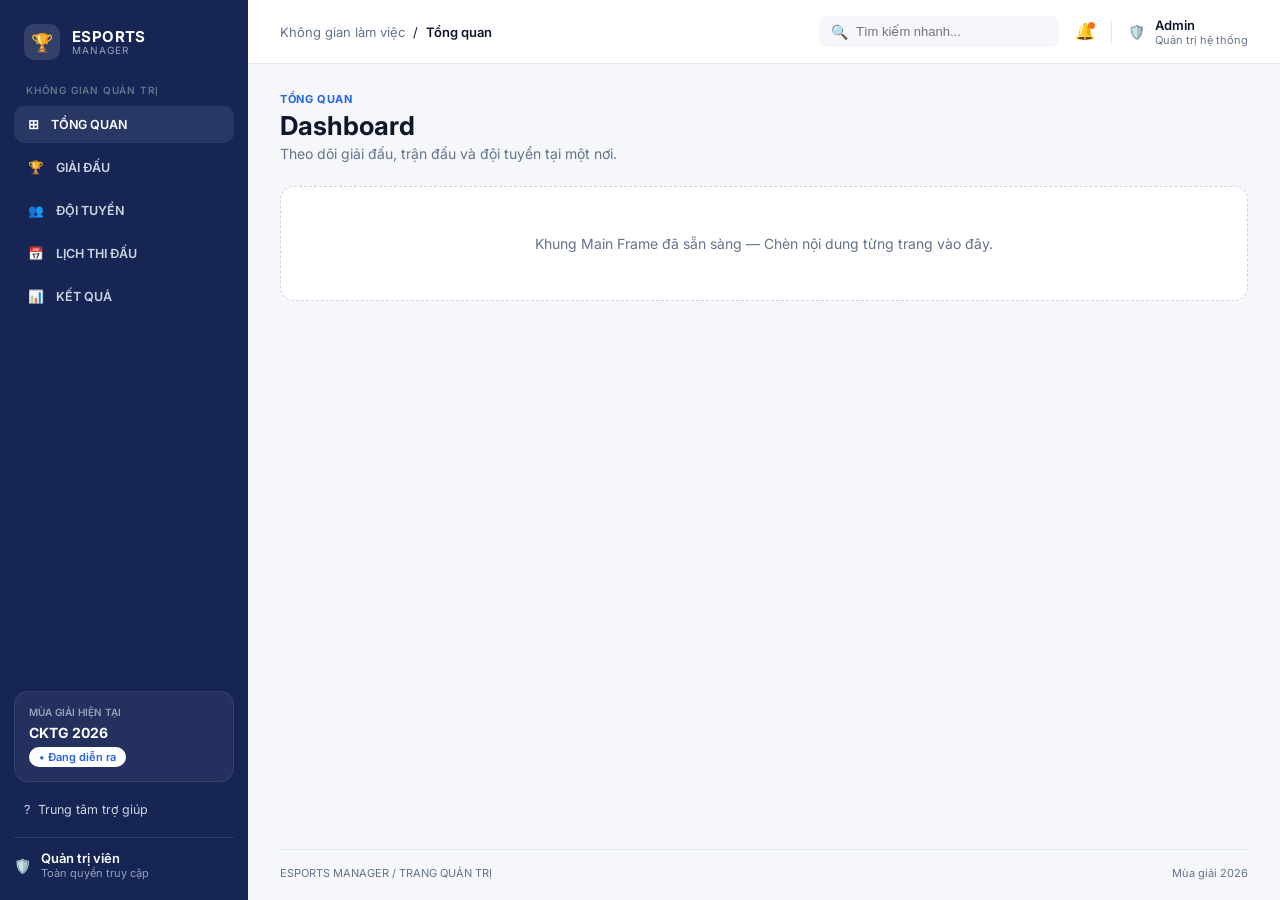
==== frontend/index.html @ bba0acf8 "feat(frontend): hoan thien khung giao dien mainframe" ====
<!DOCTYPE html>
<html lang="vi">
<head>
  <meta charset="UTF-8" />
  <meta name="viewport" content="width=device-width, initial-scale=1.0" />
  <title>Esports Manager – Hệ thống quản lý giải đấu</title>
  <link rel="preconnect" href="https://fonts.googleapis.com" />
  <link rel="preconnect" href="https://fonts.gstatic.com" crossorigin />
  <link href="https://fonts.googleapis.com/css2?family=Inter:wght@400;500;600;700&display=swap" rel="stylesheet" />
  <link rel="stylesheet" href="css/mainframe.css" />
</head>
<body>
  <div class="app-shell">
    <!-- 1. SIDEBAR TRÁI -->
    <aside class="sidebar">
      <div class="sidebar-brand">
        <div class="brand-icon">🏆</div>
        <div class="brand-text">
          <span class="brand-title">ESPORTS</span>
          <span class="brand-sub">MANAGER</span>
        </div>
      </div>

      <div class="sidebar-section-label">KHÔNG GIAN QUẢN TRỊ</div>
      <nav class="sidebar-nav" id="sidebarNav">
        <a href="#dashboard" class="nav-item active" data-page="dashboard">
          <span class="nav-icon">⊞</span>
          <span>TỔNG QUAN</span>
        </a>
        <a href="#tournaments" class="nav-item" data-page="tournaments">
          <span class="nav-icon">🏆</span>
          <span>GIẢI ĐẤU</span>
        </a>
        <a href="#teams" class="nav-item" data-page="teams">
          <span class="nav-icon">👥</span>
          <span>ĐỘI TUYỂN</span>
        </a>
        <a href="#schedules" class="nav-item" data-page="schedules">
          <span class="nav-icon">📅</span>
          <span>LỊCH THI ĐẤU</span>
        </a>
        <a href="#results" class="nav-item" data-page="results">
          <span class="nav-icon">📊</span>
          <span>KẾT QUẢ</span>
        </a>
      </nav>

      <!-- Khu vực cố định phía dưới Sidebar -->
      <div class="sidebar-footer">
        <div class="season-card">
          <span class="season-label">MÙA GIẢI HIỆN TẠI</span>
          <strong class="season-name">CKTG 2026</strong>
          <span class="status-pill live">• Đang diễn ra</span>
        </div>

        <a href="#help" class="help-link">
          <span>?</span> Trung tâm trợ giúp
        </a>

        <div class="role-box">
          <div class="role-icon">🛡️</div>
          <div>
            <div class="role-name">Quản trị viên</div>
            <div class="role-desc">Toàn quyền truy cập</div>
          </div>
        </div>
      </div>
    </aside>

    <!-- 2. KHỐI PHẢI: HEADER + MAIN CONTENT -->
    <div class="main-wrapper">
      <header class="topbar">
        <div class="breadcrumb">
          <span class="crumb-root">Không gian làm việc</span>
          <span class="crumb-sep">/</span>
          <span class="crumb-current" id="breadcrumbCurrent">Tổng quan</span>
        </div>

        <div class="topbar-actions">
          <div class="search-box">
            <span class="search-icon">🔍</span>
            <input type="text" placeholder="Tìm kiếm nhanh..." />
          </div>

          <button class="icon-btn" title="Thông báo">
            🔔<span class="notif-dot"></span>
          </button>

          <div class="topbar-divider"></div>

          <div class="user-profile">
            <div class="user-avatar">🛡️</div>
            <div class="user-meta">
              <span class="user-name">Admin</span>
              <span class="user-role">Quản trị hệ thống</span>
            </div>
          </div>
        </div>
      </header>

      <main class="main-content" id="mainContent">
        <div class="page-header">
          <div>
            <div class="page-eyebrow" id="pageEyebrow">TỔNG QUAN</div>
            <h1 class="page-title" id="pageTitle">Dashboard</h1>
            <p class="page-subtitle" id="pageSubtitle">Theo dõi giải đấu, trận đấu và đội tuyển tại một nơi.</p>
          </div>
          <div class="page-actions" id="pageActions"></div>
        </div>

        <section class="page-body" id="pageBody">
          <div class="placeholder-box">
            Khung Main Frame đã sẵn sàng — Chèn nội dung từng trang vào đây.
          </div>
        </section>

        <footer class="main-footer">
          <span>ESPORTS MANAGER / TRANG QUẢN TRỊ</span>
          <span>Mùa giải 2026</span>
        </footer>
      </main>
    </div>
  </div>

  <!-- 3. KHUNG MODAL DÙNG CHUNG -->
  <div class="modal-backdrop" id="modalCreateTournament" aria-hidden="true">
    <div class="modal-card">
      <div class="modal-header">
        <div class="modal-title-group">
          <div class="modal-icon">🏆</div>
          <div>
            <h3>Thêm mới giải đấu</h3>
            <p>Thiết lập thông tin cơ bản cho giải đấu mới.</p>
          </div>
        </div>
        <button class="modal-close" onclick="closeModal('modalCreateTournament')">✕</button>
      </div>
      <div class="modal-body">
        <label class="form-label">Tên giải đấu *</label>
        <input type="text" class="form-input" placeholder="Nhập tên giải đấu" />
      </div>
      <div class="modal-footer">
        <span class="required-note">* Thông tin bắt buộc</span>
        <div class="modal-buttons">
          <button class="btn btn-secondary" onclick="closeModal('modalCreateTournament')">Hủy</button>
          <button class="btn btn-primary">Tạo giải đấu</button>
        </div>
      </div>
    </div>
  </div>

  <script src="js/mainframe.js"></script>
</body>
</html>
---- frontend/css/mainframe.css ----
:root {
  --sidebar-bg: #172554;
  --sidebar-hover: #1e316b;
  --sidebar-active: #293764;
  --sidebar-width: 248px;

  --topbar-bg: #ffffff;
  --topbar-height: 64px;

  --bg-canvas: #f5f7fb;
  --card-bg: #ffffff;
  --border-color: #e2e8f0;

  --primary: #172554;
  --primary-hover: #1e3a8a;
  --accent-blue: #2563eb;

  --text-main: #0f172a;
  --text-muted: #64748b;
  --text-light: #cbd5e1;

  --radius-md: 10px;
  --radius-lg: 14px;
}

* {
  box-sizing: border-box;
  margin: 0;
  padding: 0;
}

body {
  font-family: 'Inter', -apple-system, BlinkMacSystemFont, sans-serif;
  background-color: var(--bg-canvas);
  color: var(--text-main);
  font-size: 14px;
}

.app-shell {
  display: flex;
  min-height: 100vh;
}

/* SIDEBAR */
.sidebar {
  width: var(--sidebar-width);
  background-color: var(--sidebar-bg);
  color: #ffffff;
  display: flex;
  flex-direction: column;
  padding: 20px 14px;
  position: fixed;
  top: 0;
  left: 0;
  bottom: 0;
  z-index: 100;
}

.sidebar-brand {
  display: flex;
  align-items: center;
  gap: 12px;
  padding: 4px 10px 24px;
}

.brand-icon {
  width: 36px;
  height: 36px;
  border-radius: 10px;
  background: rgba(255, 255, 255, 0.12);
  display: grid;
  place-items: center;
  font-size: 18px;
}

.brand-text {
  display: flex;
  flex-direction: column;
  line-height: 1.15;
}

.brand-title {
  font-weight: 700;
  font-size: 15px;
  letter-spacing: 0.4px;
}

.brand-sub {
  font-size: 10px;
  color: #94a3b8;
  letter-spacing: 1px;
}

.sidebar-section-label {
  font-size: 10px;
  font-weight: 600;
  color: #64748b;
  letter-spacing: 0.8px;
  padding: 0 12px 10px;
}

.sidebar-nav {
  display: flex;
  flex-direction: column;
  gap: 6px;
}

.nav-item {
  display: flex;
  align-items: center;
  gap: 12px;
  padding: 11px 14px;
  border-radius: var(--radius-md);
  color: var(--text-light);
  text-decoration: none;
  font-weight: 600;
  font-size: 12.5px;
  transition: background 0.15s ease, color 0.15s ease;
}

.nav-item:hover {
  background-color: var(--sidebar-hover);
  color: #ffffff;
}

.nav-item.active {
  background-color: var(--sidebar-active);
  color: #ffffff;
}

.sidebar-footer {
  margin-top: auto;
  display: flex;
  flex-direction: column;
  gap: 14px;
}

.season-card {
  background: rgba(255, 255, 255, 0.06);
  border: 1px solid rgba(255, 255, 255, 0.08);
  border-radius: var(--radius-lg);
  padding: 14px;
  display: flex;
  flex-direction: column;
  gap: 6px;
}

.season-label {
  font-size: 10px;
  color: #94a3b8;
  font-weight: 600;
}

.season-name {
  font-size: 14px;
  font-weight: 700;
}

.status-pill.live {
  display: inline-block;
  width: fit-content;
  background: #ffffff;
  color: var(--accent-blue);
  font-size: 11px;
  font-weight: 600;
  padding: 3px 10px;
  border-radius: 999px;
}

.help-link {
  color: #cbd5e1;
  text-decoration: none;
  font-size: 12.5px;
  padding: 6px 10px;
  display: flex;
  align-items: center;
  gap: 8px;
}

.role-box {
  border-top: 1px solid rgba(255, 255, 255, 0.1);
  padding-top: 12px;
  display: flex;
  align-items: center;
  gap: 10px;
}

.role-name {
  font-size: 13px;
  font-weight: 600;
}

.role-desc {
  font-size: 11px;
  color: #94a3b8;
}

/* MAIN WRAPPER & TOPBAR */
.main-wrapper {
  margin-left: var(--sidebar-width);
  flex: 1;
  display: flex;
  flex-direction: column;
  min-width: 0;
}

.topbar {
  height: var(--topbar-height);
  background: var(--topbar-bg);
  border-bottom: 1px solid var(--border-color);
  padding: 0 32px;
  display: flex;
  align-items: center;
  justify-content: space-between;
  position: sticky;
  top: 0;
  z-index: 50;
}

.breadcrumb {
  display: flex;
  align-items: center;
  gap: 8px;
  font-size: 13px;
}

.crumb-root {
  color: var(--text-muted);
}

.crumb-current {
  font-weight: 600;
  color: var(--text-main);
}

.topbar-actions {
  display: flex;
  align-items: center;
  gap: 16px;
}

.search-box {
  background: var(--bg-canvas);
  border-radius: 8px;
  padding: 7px 12px;
  display: flex;
  align-items: center;
  gap: 8px;
  width: 240px;
}

.search-box input {
  border: none;
  background: transparent;
  outline: none;
  font-size: 13px;
  width: 100%;
}

.icon-btn {
  background: none;
  border: none;
  cursor: pointer;
  position: relative;
  font-size: 16px;
}

.notif-dot {
  position: absolute;
  top: 0;
  right: 0;
  width: 7px;
  height: 7px;
  background: #f97316;
  border-radius: 50%;
}

.topbar-divider {
  width: 1px;
  height: 24px;
  background: var(--border-color);
}

.user-profile {
  display: flex;
  align-items: center;
  gap: 10px;
}

.user-meta {
  display: flex;
  flex-direction: column;
}

.user-name {
  font-weight: 600;
  font-size: 13px;
}

.user-role {
  font-size: 11px;
  color: var(--text-muted);
}

/* MAIN CONTENT */
.main-content {
  flex: 1;
  padding: 28px 32px 20px;
  display: flex;
  flex-direction: column;
}

.page-header {
  display: flex;
  justify-content: space-between;
  align-items: flex-start;
  margin-bottom: 24px;
}

.page-eyebrow {
  font-size: 11px;
  font-weight: 700;
  color: var(--accent-blue);
  letter-spacing: 0.6px;
  margin-bottom: 4px;
}

.page-title {
  font-size: 26px;
  font-weight: 700;
  color: var(--text-main);
}

.page-subtitle {
  color: var(--text-muted);
  margin-top: 4px;
}

.page-body {
  flex: 1;
}

.placeholder-box {
  background: var(--card-bg);
  border: 1px dashed #cbd5e1;
  border-radius: var(--radius-lg);
  padding: 48px;
  text-align: center;
  color: var(--text-muted);
}

.main-footer {
  margin-top: 32px;
  padding-top: 16px;
  border-top: 1px solid var(--border-color);
  display: flex;
  justify-content: space-between;
  font-size: 11px;
  color: var(--text-muted);
}

/* BUTTONS & MODAL */
.btn {
  padding: 10px 18px;
  border-radius: 8px;
  font-weight: 600;
  font-size: 13px;
  cursor: pointer;
  border: 1px solid transparent;
}

.btn-primary {
  background: var(--primary);
  color: #ffffff;
}

.btn-primary:hover {
  background: var(--primary-hover);
}

.btn-secondary {
  background: #ffffff;
  border-color: var(--border-color);
  color: var(--text-main);
}

.modal-backdrop {
  position: fixed;
  inset: 0;
  background: rgba(11, 19, 36, 0.8);
  display: none;
  place-items: center;
  z-index: 200;
}

.modal-backdrop.open {
  display: grid;
}

.modal-card {
  background: #ffffff;
  border-radius: 16px;
  width: 100%;
  max-width: 500px;
  padding: 24px;
  box-shadow: 0 20px 25px -5px rgba(0, 0, 0, 0.2);
}

.modal-header {
  display: flex;
  justify-content: space-between;
  align-items: flex-start;
  padding-bottom: 16px;
  border-bottom: 1px solid var(--border-color);
}

.modal-title-group {
  display: flex;
  gap: 12px;
}

.modal-close {
  background: var(--bg-canvas);
  border: none;
  width: 28px;
  height: 28px;
  border-radius: 6px;
  cursor: pointer;
}

.modal-body {
  padding: 18px 0;
}

.form-label {
  display: block;
  font-weight: 600;
  font-size: 12.5px;
  margin-bottom: 6px;
}

.form-input {
  width: 100%;
  padding: 10px 12px;
  border: 1px solid var(--border-color);
  border-radius: 8px;
}

.modal-footer {
  padding-top: 16px;
  border-top: 1px solid var(--border-color);
  display: flex;
  justify-content: space-between;
  align-items: center;
}

.required-note {
  font-size: 11px;
  color: var(--text-muted);
}

.modal-buttons {
  display: flex;
  gap: 10px;
}
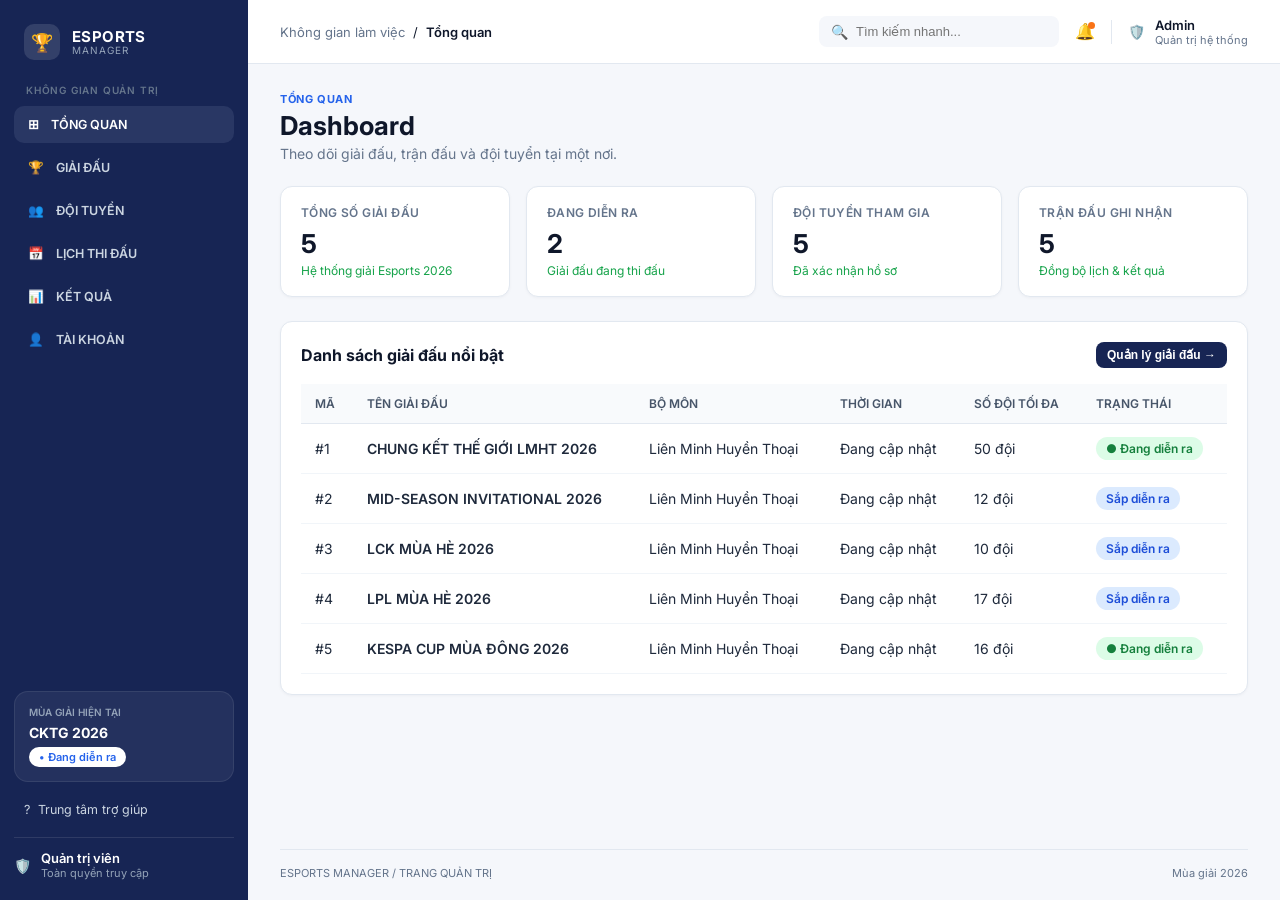
==== commit db82b249: "feat: hoan thien dang nhap, tong quan, quan ly giai dau va tai khoan" ====
--- a/frontend/index.html
+++ b/frontend/index.html
@@ -7,7 +7,8 @@
   <link rel="preconnect" href="https://fonts.googleapis.com" />
   <link rel="preconnect" href="https://fonts.gstatic.com" crossorigin />
   <link href="https://fonts.googleapis.com/css2?family=Inter:wght@400;500;600;700&display=swap" rel="stylesheet" />
-  <link rel="stylesheet" href="css/mainframe.css" />
+ <link rel="stylesheet" href="css/mainframe.css" />
+<link rel="stylesheet" href="css/components.css" />
 </head>
 <body>
   <div class="app-shell">
@@ -43,6 +44,10 @@
           <span class="nav-icon">📊</span>
           <span>KẾT QUẢ</span>
         </a>
+        <a href="#accounts" class="nav-item" data-page="accounts">
+        <span class="nav-icon">👤</span>
+        <span>TÀI KHOẢN</span>
+      </a>
       </nav>
 
       <!-- Khu vực cố định phía dưới Sidebar -->
@@ -148,7 +153,9 @@
       </div>
     </div>
   </div>
-
+ <script src="js/mock-data.js"></script>
+  <script src="js/api.js"></script>
+  <script src="js/app.js"></script>
   <script src="js/mainframe.js"></script>
 </body>
 </html>
--- a/frontend/css/components.css
+++ b/frontend/css/components.css
@@ -0,0 +1,201 @@
+/* ===== 1. THẺ THỐNG KÊ KPI ===== */
+.kpi-grid {
+  display: grid;
+  grid-template-columns: repeat(auto-fit, minmax(220px, 1fr));
+  gap: 16px;
+  margin-bottom: 24px;
+}
+
+.kpi-card {
+  background: #ffffff;
+  border: 1px solid #e2e8f0;
+  border-radius: 12px;
+  padding: 18px 20px;
+  box-shadow: 0 1px 3px rgba(15, 23, 42, 0.04);
+}
+
+.kpi-label {
+  font-size: 12px;
+  font-weight: 600;
+  color: #64748b;
+  text-transform: uppercase;
+  letter-spacing: 0.4px;
+  margin-bottom: 8px;
+}
+
+.kpi-value {
+  font-size: 26px;
+  font-weight: 700;
+  color: #0f172a;
+}
+
+.kpi-sub {
+  font-size: 12px;
+  color: #16a34a;
+  margin-top: 4px;
+}
+
+/* ===== 2. KHUNG THẺ & THANH CÔNG CỤ ===== */
+.card {
+  background: #ffffff;
+  border: 1px solid #e2e8f0;
+  border-radius: 12px;
+  padding: 20px;
+  margin-bottom: 20px;
+  box-shadow: 0 1px 3px rgba(15, 23, 42, 0.04);
+}
+
+.card-header {
+  display: flex;
+  justify-content: space-between;
+  align-items: center;
+  gap: 12px;
+  margin-bottom: 16px;
+  flex-wrap: wrap;
+}
+
+.card-title {
+  font-size: 16px;
+  font-weight: 700;
+  color: #0f172a;
+}
+
+.toolbar {
+  display: flex;
+  gap: 10px;
+  align-items: center;
+  flex-wrap: wrap;
+}
+
+/* ===== 3. BẢNG DỮ LIỆU CHUẨN ===== */
+.table-wrap {
+  width: 100%;
+  overflow-x: auto;
+}
+
+.data-table {
+  width: 100%;
+  border-collapse: collapse;
+  font-size: 14px;
+}
+
+.data-table th {
+  text-align: left;
+  padding: 12px 14px;
+  background: #f8fafc;
+  color: #475569;
+  font-weight: 600;
+  font-size: 12px;
+  text-transform: uppercase;
+  border-bottom: 1px solid #e2e8f0;
+}
+
+.data-table td {
+  padding: 13px 14px;
+  border-bottom: 1px solid #f1f5f9;
+  color: #1e293b;
+  vertical-align: middle;
+}
+
+.data-table tbody tr:hover {
+  background: #f8fafc;
+}
+
+/* ===== 4. BADGE TRẠNG THÁI ===== */
+.badge {
+  display: inline-flex;
+  align-items: center;
+  gap: 6px;
+  padding: 4px 10px;
+  border-radius: 999px;
+  font-size: 12px;
+  font-weight: 600;
+}
+
+.badge-live {
+  background: #dcfce7;
+  color: #15803d;
+}
+
+.badge-done {
+  background: #f1f5f9;
+  color: #475569;
+}
+
+.badge-upcoming {
+  background: #dbeafe;
+  color: #1d4ed8;
+}
+
+.badge-danger {
+  background: #fee2e2;
+  color: #b91c1c;
+}
+
+/* ===== 5. NÚT BẤM & Ô NHẬP LIỆU ===== */
+.btn {
+  display: inline-flex;
+  align-items: center;
+  justify-content: center;
+  gap: 6px;
+  padding: 8px 14px;
+  border-radius: 8px;
+  font-size: 13px;
+  font-weight: 600;
+  cursor: pointer;
+  border: 1px solid transparent;
+  transition: 0.15s ease;
+}
+
+.btn-primary {
+  background: #172554;
+  color: #ffffff;
+}
+
+.btn-primary:hover {
+  background: #1e3a8a;
+}
+
+.btn-outline {
+  background: #ffffff;
+  border-color: #cbd5e1;
+  color: #334155;
+}
+
+.btn-outline:hover {
+  background: #f8fafc;
+}
+
+.btn-sm {
+  padding: 5px 10px;
+  font-size: 12px;
+}
+
+.form-group {
+  margin-bottom: 14px;
+}
+
+.form-label {
+  display: block;
+  font-size: 13px;
+  font-weight: 600;
+  color: #334155;
+  margin-bottom: 6px;
+}
+
+.form-input,
+.form-select {
+  width: 100%;
+  padding: 9px 12px;
+  border: 1px solid #cbd5e1;
+  border-radius: 8px;
+  font-size: 14px;
+  color: #0f172a;
+  background: #ffffff;
+}
+
+.form-input:focus,
+.form-select:focus {
+  outline: none;
+  border-color: #2563eb;
+}
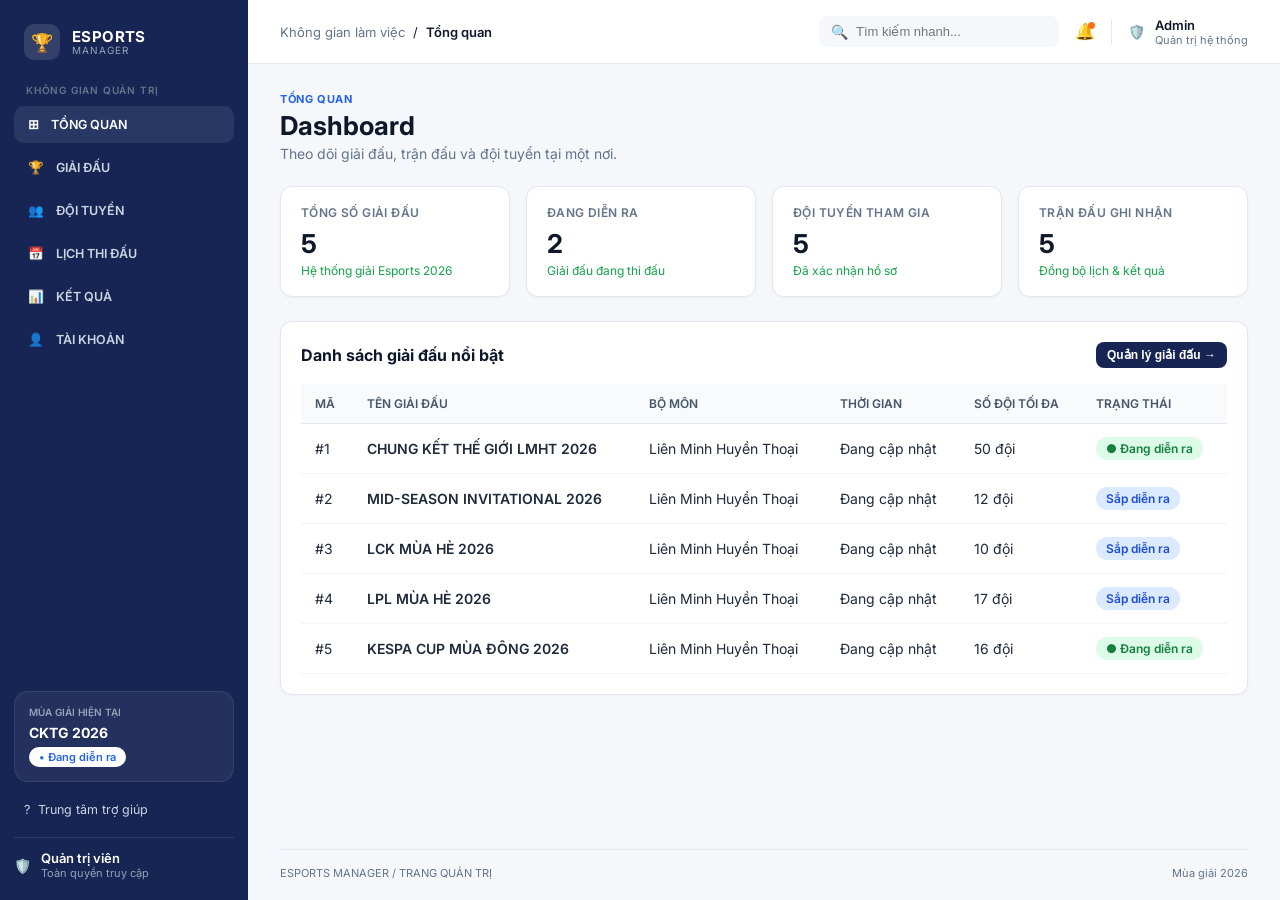
==== commit b930eed7: "feat(frontend): them trang Lich thi dau va Ket qua tran dau Hai trang schedules.html va results.html" ====
--- a/frontend/index.html
+++ b/frontend/index.html
@@ -156,6 +156,7 @@
  <script src="js/mock-data.js"></script>
   <script src="js/api.js"></script>
   <script src="js/app.js"></script>
+  <script src="js/matches.js"></script>
   <script src="js/mainframe.js"></script>
 </body>
 </html>
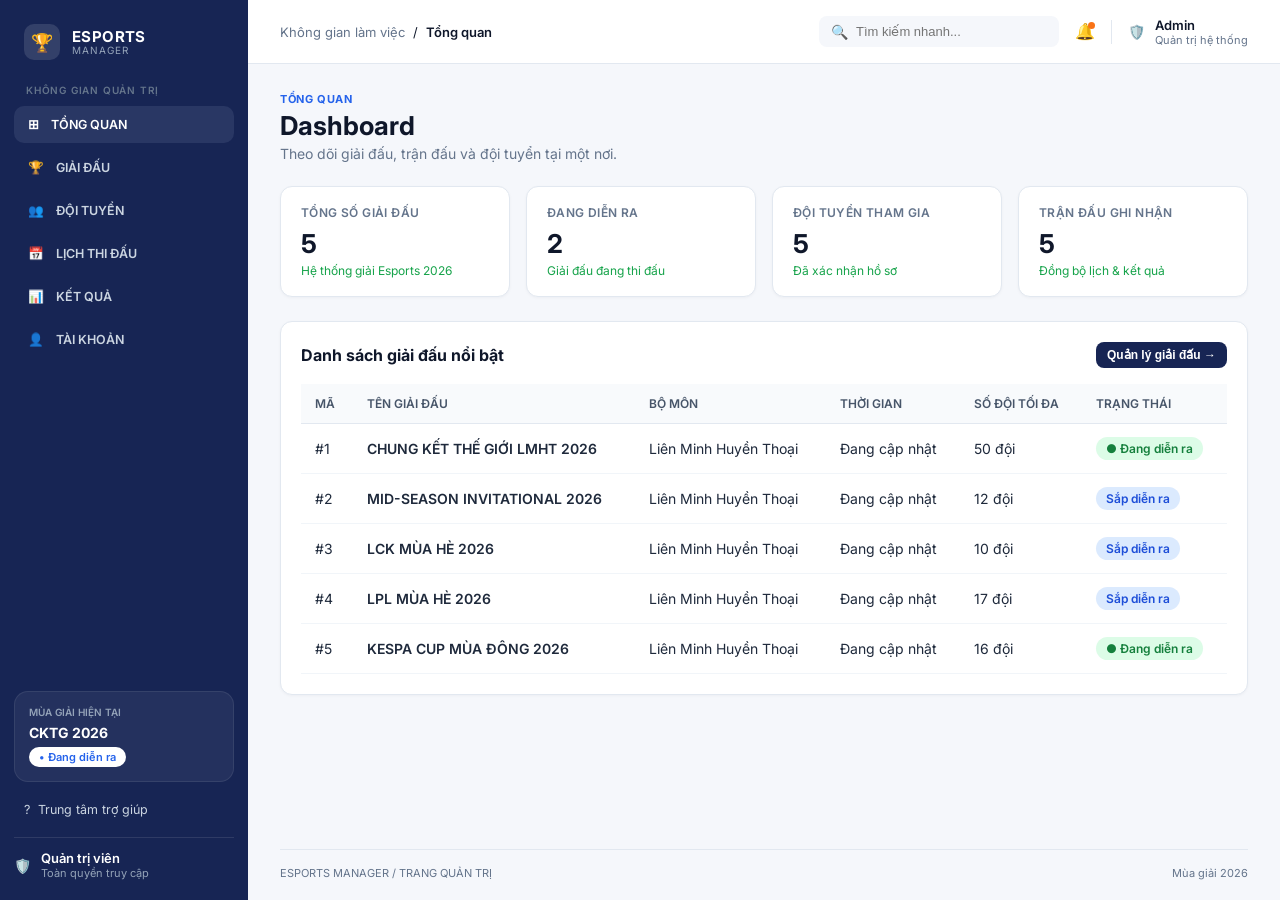
==== commit 783ac7d8: "Thực hiện chức năng Lịch thi đấu (chưa hoàn thiện)" ====
--- a/frontend/index.html
+++ b/frontend/index.html
@@ -7,156 +7,158 @@
   <link rel="preconnect" href="https://fonts.googleapis.com" />
   <link rel="preconnect" href="https://fonts.gstatic.com" crossorigin />
   <link href="https://fonts.googleapis.com/css2?family=Inter:wght@400;500;600;700&display=swap" rel="stylesheet" />
- <link rel="stylesheet" href="css/mainframe.css" />
-<link rel="stylesheet" href="css/components.css" />
+  <link rel="stylesheet" href="css/mainframe.css" />
+  <link rel="stylesheet" href="css/components.css" />
+  <link rel="stylesheet" href="css/schedules.css" />
 </head>
 <body>
-  <div class="app-shell">
-    <!-- 1. SIDEBAR TRÁI -->
-    <aside class="sidebar">
-      <div class="sidebar-brand">
-        <div class="brand-icon">🏆</div>
-        <div class="brand-text">
-          <span class="brand-title">ESPORTS</span>
-          <span class="brand-sub">MANAGER</span>
-        </div>
+<div class="app-shell">
+  <!-- 1. SIDEBAR TRÁI -->
+  <aside class="sidebar">
+    <div class="sidebar-brand">
+      <div class="brand-icon">🏆</div>
+      <div class="brand-text">
+        <span class="brand-title">ESPORTS</span>
+        <span class="brand-sub">MANAGER</span>
       </div>
+    </div>
 
-      <div class="sidebar-section-label">KHÔNG GIAN QUẢN TRỊ</div>
-      <nav class="sidebar-nav" id="sidebarNav">
-        <a href="#dashboard" class="nav-item active" data-page="dashboard">
-          <span class="nav-icon">⊞</span>
-          <span>TỔNG QUAN</span>
-        </a>
-        <a href="#tournaments" class="nav-item" data-page="tournaments">
-          <span class="nav-icon">🏆</span>
-          <span>GIẢI ĐẤU</span>
-        </a>
-        <a href="#teams" class="nav-item" data-page="teams">
-          <span class="nav-icon">👥</span>
-          <span>ĐỘI TUYỂN</span>
-        </a>
-        <a href="#schedules" class="nav-item" data-page="schedules">
-          <span class="nav-icon">📅</span>
-          <span>LỊCH THI ĐẤU</span>
-        </a>
-        <a href="#results" class="nav-item" data-page="results">
-          <span class="nav-icon">📊</span>
-          <span>KẾT QUẢ</span>
-        </a>
-        <a href="#accounts" class="nav-item" data-page="accounts">
+    <div class="sidebar-section-label">KHÔNG GIAN QUẢN TRỊ</div>
+    <nav class="sidebar-nav" id="sidebarNav">
+      <a href="#dashboard" class="nav-item active" data-page="dashboard">
+        <span class="nav-icon">⊞</span>
+        <span>TỔNG QUAN</span>
+      </a>
+      <a href="#tournaments" class="nav-item" data-page="tournaments">
+        <span class="nav-icon">🏆</span>
+        <span>GIẢI ĐẤU</span>
+      </a>
+      <a href="#teams" class="nav-item" data-page="teams">
+        <span class="nav-icon">👥</span>
+        <span>ĐỘI TUYỂN</span>
+      </a>
+      <a href="#schedules" class="nav-item" data-page="schedules">
+        <span class="nav-icon">📅</span>
+        <span>LỊCH THI ĐẤU</span>
+      </a>
+      <a href="#results" class="nav-item" data-page="results">
+        <span class="nav-icon">📊</span>
+        <span>KẾT QUẢ</span>
+      </a>
+      <a href="#accounts" class="nav-item" data-page="accounts">
         <span class="nav-icon">👤</span>
         <span>TÀI KHOẢN</span>
       </a>
-      </nav>
+    </nav>
 
-      <!-- Khu vực cố định phía dưới Sidebar -->
-      <div class="sidebar-footer">
-        <div class="season-card">
-          <span class="season-label">MÙA GIẢI HIỆN TẠI</span>
-          <strong class="season-name">CKTG 2026</strong>
-          <span class="status-pill live">• Đang diễn ra</span>
+    <!-- Khu vực cố định phía dưới Sidebar -->
+    <div class="sidebar-footer">
+      <div class="season-card">
+        <span class="season-label">MÙA GIẢI HIỆN TẠI</span>
+        <strong class="season-name">CKTG 2026</strong>
+        <span class="status-pill live">• Đang diễn ra</span>
+      </div>
+
+      <a href="#help" class="help-link">
+        <span>?</span> Trung tâm trợ giúp
+      </a>
+
+      <div class="role-box">
+        <div class="role-icon">🛡️</div>
+        <div>
+          <div class="role-name">Quản trị viên</div>
+          <div class="role-desc">Toàn quyền truy cập</div>
+        </div>
+      </div>
+    </div>
+  </aside>
+
+  <!-- 2. KHỐI PHẢI: HEADER + MAIN CONTENT -->
+  <div class="main-wrapper">
+    <header class="topbar">
+      <div class="breadcrumb">
+        <span class="crumb-root">Không gian làm việc</span>
+        <span class="crumb-sep">/</span>
+        <span class="crumb-current" id="breadcrumbCurrent">Tổng quan</span>
+      </div>
+
+      <div class="topbar-actions">
+        <div class="search-box">
+          <span class="search-icon">🔍</span>
+          <input type="text" placeholder="Tìm kiếm nhanh..." />
         </div>
 
-        <a href="#help" class="help-link">
-          <span>?</span> Trung tâm trợ giúp
-        </a>
+        <button class="icon-btn" title="Thông báo">
+          🔔<span class="notif-dot"></span>
+        </button>
 
-        <div class="role-box">
-          <div class="role-icon">🛡️</div>
-          <div>
-            <div class="role-name">Quản trị viên</div>
-            <div class="role-desc">Toàn quyền truy cập</div>
+        <div class="topbar-divider"></div>
+
+        <div class="user-profile">
+          <div class="user-avatar">🛡️</div>
+          <div class="user-meta">
+            <span class="user-name">Admin</span>
+            <span class="user-role">Quản trị hệ thống</span>
           </div>
         </div>
       </div>
-    </aside>
+    </header>
 
-    <!-- 2. KHỐI PHẢI: HEADER + MAIN CONTENT -->
-    <div class="main-wrapper">
-      <header class="topbar">
-        <div class="breadcrumb">
-          <span class="crumb-root">Không gian làm việc</span>
-          <span class="crumb-sep">/</span>
-          <span class="crumb-current" id="breadcrumbCurrent">Tổng quan</span>
+    <main class="main-content" id="mainContent">
+      <div class="page-header">
+        <div>
+          <div class="page-eyebrow" id="pageEyebrow">TỔNG QUAN</div>
+          <h1 class="page-title" id="pageTitle">Dashboard</h1>
+          <p class="page-subtitle" id="pageSubtitle">Theo dõi giải đấu, trận đấu và đội tuyển tại một nơi.</p>
         </div>
+        <div class="page-actions" id="pageActions"></div>
+      </div>
 
-        <div class="topbar-actions">
-          <div class="search-box">
-            <span class="search-icon">🔍</span>
-            <input type="text" placeholder="Tìm kiếm nhanh..." />
-          </div>
+      <section class="page-body" id="pageBody">
+        <div class="placeholder-box">
+          Khung Main Frame đã sẵn sàng — Chèn nội dung từng trang vào đây.
+        </div>
+      </section>
 
-          <button class="icon-btn" title="Thông báo">
-            🔔<span class="notif-dot"></span>
-          </button>
+      <footer class="main-footer">
+        <span>ESPORTS MANAGER / TRANG QUẢN TRỊ</span>
+        <span>Mùa giải 2026</span>
+      </footer>
+    </main>
+  </div>
+</div>
 
-          <div class="topbar-divider"></div>
-
-          <div class="user-profile">
-            <div class="user-avatar">🛡️</div>
-            <div class="user-meta">
-              <span class="user-name">Admin</span>
-              <span class="user-role">Quản trị hệ thống</span>
-            </div>
-          </div>
+<!-- 3. KHUNG MODAL DÙNG CHUNG -->
+<div class="modal-backdrop" id="modalCreateTournament" aria-hidden="true">
+  <div class="modal-card">
+    <div class="modal-header">
+      <div class="modal-title-group">
+        <div class="modal-icon">🏆</div>
+        <div>
+          <h3>Thêm mới giải đấu</h3>
+          <p>Thiết lập thông tin cơ bản cho giải đấu mới.</p>
         </div>
-      </header>
-
-      <main class="main-content" id="mainContent">
-        <div class="page-header">
-          <div>
-            <div class="page-eyebrow" id="pageEyebrow">TỔNG QUAN</div>
-            <h1 class="page-title" id="pageTitle">Dashboard</h1>
-            <p class="page-subtitle" id="pageSubtitle">Theo dõi giải đấu, trận đấu và đội tuyển tại một nơi.</p>
-          </div>
-          <div class="page-actions" id="pageActions"></div>
-        </div>
-
-        <section class="page-body" id="pageBody">
-          <div class="placeholder-box">
-            Khung Main Frame đã sẵn sàng — Chèn nội dung từng trang vào đây.
-          </div>
-        </section>
-
-        <footer class="main-footer">
-          <span>ESPORTS MANAGER / TRANG QUẢN TRỊ</span>
-          <span>Mùa giải 2026</span>
-        </footer>
-      </main>
+      </div>
+      <button class="modal-close" onclick="closeModal('modalCreateTournament')">✕</button>
     </div>
-  </div>
-
-  <!-- 3. KHUNG MODAL DÙNG CHUNG -->
-  <div class="modal-backdrop" id="modalCreateTournament" aria-hidden="true">
-    <div class="modal-card">
-      <div class="modal-header">
-        <div class="modal-title-group">
-          <div class="modal-icon">🏆</div>
-          <div>
-            <h3>Thêm mới giải đấu</h3>
-            <p>Thiết lập thông tin cơ bản cho giải đấu mới.</p>
-          </div>
-        </div>
-        <button class="modal-close" onclick="closeModal('modalCreateTournament')">✕</button>
-      </div>
-      <div class="modal-body">
-        <label class="form-label">Tên giải đấu *</label>
-        <input type="text" class="form-input" placeholder="Nhập tên giải đấu" />
-      </div>
-      <div class="modal-footer">
-        <span class="required-note">* Thông tin bắt buộc</span>
-        <div class="modal-buttons">
-          <button class="btn btn-secondary" onclick="closeModal('modalCreateTournament')">Hủy</button>
-          <button class="btn btn-primary">Tạo giải đấu</button>
-        </div>
+    <div class="modal-body">
+      <label class="form-label">Tên giải đấu *</label>
+      <input type="text" class="form-input" placeholder="Nhập tên giải đấu" />
+    </div>
+    <div class="modal-footer">
+      <span class="required-note">* Thông tin bắt buộc</span>
+      <div class="modal-buttons">
+        <button class="btn btn-secondary" onclick="closeModal('modalCreateTournament')">Hủy</button>
+        <button class="btn btn-primary">Tạo giải đấu</button>
       </div>
     </div>
   </div>
- <script src="js/mock-data.js"></script>
-  <script src="js/api.js"></script>
-  <script src="js/app.js"></script>
-  <script src="js/matches.js"></script>
-  <script src="js/mainframe.js"></script>
+</div>
+<script src="js/mock-data.js"></script>
+<script src="js/api.js?v=20261123-week-view-02"></script>
+<script src="js/app.js"></script>
+<script src="js/matches.js"></script>
+<script src="js/mainframe.js?v=20261123-week-view-02"></script>
+<script src="js/schedules.js?v=20261123-week-view-02"></script>
 </body>
 </html>
--- a/frontend/css/schedules.css
+++ b/frontend/css/schedules.css
@@ -0,0 +1,200 @@
+
+/* ===== Bố cục lịch thi đấu theo thiết kế Figma ===== */
+.schedule-page { display:flex; flex-direction:column; gap:18px; min-width:0; color:var(--text-main); }
+.schedule-page > .card { margin-bottom:0; }
+.schedule-main-card { padding:16px; }
+.schedule-toolbar-row { display:flex; align-items:center; justify-content:space-between; gap:14px; flex-wrap:wrap; margin-bottom:12px; }
+.schedule-toolbar-filters, .schedule-toolbar-actions { display:flex; align-items:center; gap:10px; flex-wrap:wrap; min-width:0; }
+.schedule-filter-control { display:flex; align-items:center; gap:8px; min-width:175px; height:40px; padding:0 10px; border:1px solid var(--border-color); border-radius:8px; background:#fff; }
+.schedule-filter-control:focus-within { border-color:var(--accent-blue); box-shadow:0 0 0 3px rgba(37,99,235,.08); }
+.schedule-filter-icon { flex:0 0 auto; color:#64748b; font-size:13px; }
+.schedule-filter-control .form-select, .schedule-filter-control .form-input { min-width:0; height:36px; padding:6px 2px; border:0; box-shadow:none; background:transparent; color:#1e293b; font-size:12px; }
+.schedule-filter-control .form-select:focus, .schedule-filter-control .form-input:focus { outline:0; border:0; box-shadow:none; }
+.schedule-month-control { min-width:165px; }
+.schedule-toolbar-actions { margin-left:auto; }
+.schedule-view-switch { display:inline-flex; gap:2px; padding:3px; border:1px solid #e8edf5; border-radius:8px; background:#f8fafc; }
+.schedule-view-button { min-width:82px; padding:7px 12px; border:0; border-radius:6px; background:transparent; color:#64748b; font:600 11px Inter,sans-serif; cursor:pointer; }
+.schedule-view-button.active { background:#fff; color:var(--primary); box-shadow:0 1px 4px rgba(15,23,42,.10); }
+.schedule-toolbar-actions > .btn { min-height:38px; white-space:nowrap; }
+.schedule-advanced-row { display:flex; align-items:center; justify-content:space-between; gap:10px; margin:0 0 13px; }
+.schedule-advanced-toggle { padding:5px 0; border:0; background:transparent; color:#64748b; font:600 11px Inter,sans-serif; cursor:pointer; }
+.schedule-advanced-toggle:hover { color:var(--accent-blue); }
+.schedule-advanced-toggle[aria-expanded="true"] span { display:inline-block; transform:rotate(180deg); }
+.schedule-advanced-filters { display:grid; grid-template-columns:minmax(220px,2fr) repeat(2,minmax(150px,1fr)) auto; gap:12px; align-items:end; padding:14px 0; border-top:1px solid #edf1f6; }
+.schedule-advanced-filters[hidden] { display:none !important; }
+.schedule-advanced-filters .form-group { min-width:0; margin:0; }
+.schedule-week-navigation { display:flex; align-items:center; justify-content:center; gap:14px; margin:7px 0 12px; }
+.schedule-week-navigation[hidden], .schedule-week-strip[hidden] { display:none !important; }
+.schedule-week-nav-button { display:grid; place-items:center; width:30px; height:30px; border:1px solid var(--border-color); border-radius:7px; background:#fff; color:#334155; font-size:22px; line-height:1; cursor:pointer; }
+.schedule-week-nav-button:hover { border-color:#a5b4fc; color:var(--accent-blue); background:#f8faff; }
+.schedule-week-label { min-width:190px; color:#475569; font-size:11px; font-weight:600; text-align:center; }
+.schedule-week-strip { display:grid; grid-template-columns:repeat(7,minmax(0,1fr)); gap:8px; margin-bottom:17px; }
+.schedule-week-day { display:flex; min-width:0; min-height:62px; flex-direction:column; align-items:center; justify-content:center; gap:3px; padding:8px 5px; border:1px solid transparent; border-radius:8px; background:#f3f6fb; color:#1e293b; cursor:pointer; transition:background .15s,border-color .15s,transform .15s; }
+.schedule-week-day:hover { border-color:#bfdbfe; background:#edf4ff; }
+.schedule-week-day.active { background:var(--primary); color:#fff; box-shadow:0 3px 8px rgba(23,37,84,.14); }
+.schedule-week-day-name { color:#64748b; font-size:9px; font-weight:600; text-transform:uppercase; white-space:nowrap; }
+.schedule-week-day.active .schedule-week-day-name { color:#dbeafe; }
+.schedule-week-day-number { font-size:17px; line-height:1.15; font-weight:700; }
+.schedule-week-day-count { min-height:10px; color:#64748b; font-size:9px; }
+.schedule-week-day.active .schedule-week-day-count { color:#bfdbfe; }
+.schedule-results-heading { display:flex; align-items:center; justify-content:space-between; gap:12px; margin:3px 0 10px; }
+.schedule-results-heading h3 { color:var(--text-main); font-size:13px; font-weight:700; }
+.schedule-results-heading p { margin-top:4px; color:var(--text-muted); font-size:10px; }
+.schedule-count { padding:5px 10px; border:1px solid var(--border-color); border-radius:999px; color:var(--text-muted); background:#f8fafc; font-size:10px; font-weight:600; white-space:nowrap; }
+.schedule-notice { margin:0 0 2px; padding:11px 13px; border:1px solid #bfdbfe; border-radius:8px; color:#1e40af; background:#eff6ff; font-size:12px; line-height:1.5; }
+.schedule-notice[hidden] { display:none !important; }
+.schedule-notice.schedule-notice-error { color:#991b1b; background:#fef2f2; border-color:#fecaca; }
+.schedule-notice.schedule-notice-success { color:#166534; background:#f0fdf4; border-color:#bbf7d0; }
+.schedule-table-wrap { overflow-x:auto; border:0; border-radius:0; }
+.schedule-match-table { min-width:740px; }
+.schedule-match-table th { padding:11px 12px; color:#64748b; background:#fff; font-size:9px; font-weight:600; border-bottom:1px solid #e9eef5; white-space:nowrap; }
+.schedule-match-table td { padding:13px 12px; border-bottom:1px solid #edf1f6; color:#1e293b; font-size:11px; vertical-align:middle; }
+.schedule-match-table tbody tr:hover { background:#f8faff; }
+.schedule-time-cell { width:105px; white-space:nowrap; }
+.schedule-time-cell strong { display:block; color:#172554; font-size:12px; }
+.schedule-time-cell span { display:block; margin-top:4px; color:#94a3b8; font-size:9px; }
+.schedule-matchup { display:flex; align-items:center; gap:10px; min-width:170px; white-space:nowrap; }
+.schedule-team-name { color:#172554; font-size:12px; font-weight:700; }
+.schedule-versus { display:inline-grid; min-width:42px; place-items:center; padding:5px 7px; border-radius:5px; background:#f1f5f9; color:#334155; font-size:9px; font-weight:700; }
+.schedule-team-caption { margin-top:4px; color:#94a3b8; font-size:9px; }
+.schedule-round-primary { color:#475569; font-size:10px; font-weight:600; }
+.schedule-round-secondary { margin-top:4px; color:#94a3b8; font-size:9px; }
+.schedule-best-of { display:inline-block; padding:4px 8px; border-radius:5px; color:#334155; background:#f1f5f9; font-size:10px; font-weight:700; }
+.schedule-match-status { display:inline-flex; align-items:center; gap:5px; padding:5px 9px; border-radius:999px; font-size:9px; font-weight:700; white-space:nowrap; }
+.schedule-match-status i { width:5px; height:5px; border-radius:50%; background:currentColor; }
+.schedule-match-status-scheduled { color:#a16207; background:#fff1d6; }
+.schedule-match-status-ready { color:#1d4ed8; background:#e8efff; }
+.schedule-match-status-live { color:#1d4ed8; background:#e8efff; }
+.schedule-match-status-pending { color:#7c3aed; background:#f2eaff; }
+.schedule-match-status-completed { color:#15803d; background:#e7f7ee; }
+.schedule-match-status-other { color:#475569; background:#f1f5f9; }
+.schedule-match-actions { display:flex; flex-wrap:wrap; gap:5px; min-width:100px; }
+.schedule-match-actions .btn { padding:5px 8px; font-size:9px; }
+.schedule-empty-cell { padding:30px 18px !important; color:var(--text-muted) !important; text-align:center !important; }
+.schedule-empty-cell strong, .schedule-empty-cell span { display:block; }
+.schedule-empty-cell strong { margin-bottom:5px; color:var(--text-main); font-size:12px; }
+.schedule-empty-cell span { font-size:10px; }
+.schedule-table-footer { display:flex; justify-content:space-between; gap:12px; padding:12px 0 0; color:var(--text-muted); font-size:9px; }
+.schedule-table-footer strong { color:var(--text-main); }
+/* Quản lý giai đoạn/vòng đấu và modal tiếp tục dùng hệ thống component chung. */
+.schedule-description { margin-top:5px; color:var(--text-muted); font-size:12px; line-height:1.55; }
+.schedule-section-header { align-items:center; }
+.schedule-stage-list { display:grid; gap:14px; }
+.schedule-stage-card { margin:0; padding:0; overflow:hidden; border:1px solid var(--border-color); border-radius:10px; background:#fff; }
+.schedule-stage-card-header { display:flex; align-items:flex-start; justify-content:space-between; gap:15px; padding:16px; background:#f8fafc; border-bottom:1px solid var(--border-color); }
+.schedule-stage-heading-main { display:flex; gap:12px; min-width:0; }
+.schedule-stage-order { display:grid; place-items:center; flex:0 0 36px; height:36px; border-radius:8px; background:#dbeafe; color:#1d4ed8; font-size:12px; font-weight:800; }
+.schedule-stage-title-line { display:flex; align-items:center; flex-wrap:wrap; gap:7px; }
+.schedule-stage-title { color:var(--text-main); font-size:14px; font-weight:700; }
+.schedule-stage-tournament, .schedule-stage-meta { margin-top:5px; color:var(--text-muted); font-size:11px; }
+.schedule-stage-meta { display:flex; flex-wrap:wrap; gap:12px; }
+.schedule-tag { display:inline-flex; padding:3px 7px; border-radius:5px; color:#475569; background:#e2e8f0; font-size:10px; font-weight:700; }
+.schedule-stage-actions { display:flex; flex-wrap:wrap; justify-content:flex-end; gap:6px; }
+.schedule-stage-actions .btn { padding:6px 9px; font-size:11px; }
+.schedule-round-section { padding:14px 16px 16px; }
+.schedule-round-section-heading { margin-bottom:10px; color:var(--text-main); font-size:12px; font-weight:700; }
+.schedule-round-count { margin-left:6px; color:var(--text-muted); font-weight:500; }
+.schedule-round-table-wrap { overflow-x:auto; border:1px solid var(--border-color); border-radius:8px; }
+.schedule-round-table { width:100%; min-width:650px; border-collapse:collapse; }
+.schedule-round-table th { padding:10px 12px; color:#475569; background:#f8fafc; font-size:10px; text-align:left; text-transform:uppercase; }
+.schedule-round-table td { padding:10px 12px; border-top:1px solid #f1f5f9; color:#334155; font-size:11px; }
+.schedule-round-number, .schedule-round-name { font-weight:600; }
+.schedule-round-actions { display:flex; flex-wrap:wrap; gap:5px; min-width:0; }
+.schedule-round-actions .btn { padding:5px 8px; font-size:11px; }
+.schedule-empty-rounds, .schedule-empty-state, .schedule-loading-state { padding:20px; border:1px dashed #cbd5e1; border-radius:8px; color:var(--text-muted); background:#f8fafc; font-size:12px; text-align:center; }
+.schedule-empty-state strong { display:block; margin-bottom:5px; color:var(--text-main); font-size:13px; }
+.schedule-empty-state p { margin:4px 0; line-height:1.5; }
+.schedule-modal-backdrop { position:fixed; inset:0; z-index:1200; display:none; align-items:center; justify-content:center; padding:18px; background:rgba(15,23,42,.55); }
+.schedule-modal-backdrop[hidden] { display:none !important; }
+.schedule-modal-backdrop.open:not([hidden]) { display:flex; }
+.schedule-modal { width:min(640px,100%); max-height:92vh; overflow-y:auto; border:1px solid var(--border-color); border-radius:12px; background:#fff; box-shadow:0 20px 60px rgba(15,23,42,.22); }
+.schedule-modal-compact { width:min(500px,100%); }
+.schedule-modal-header { display:flex; justify-content:space-between; align-items:flex-start; gap:12px; padding:18px 20px; border-bottom:1px solid var(--border-color); }
+.schedule-modal-header h3 { color:var(--text-main); font-size:16px; font-weight:700; }
+.schedule-modal-header p { margin-top:5px; color:var(--text-muted); font-size:11px; line-height:1.5; }
+.schedule-modal-body { padding:18px 20px; }
+.schedule-modal-footer { display:flex; justify-content:space-between; align-items:center; gap:12px; padding:14px 20px; border-top:1px solid var(--border-color); }
+.schedule-modal-footer-end { justify-content:flex-end; }
+.schedule-required-note, .schedule-help { color:var(--text-muted); font-size:11px; line-height:1.5; }
+.schedule-form-grid { display:grid; grid-template-columns:repeat(2,minmax(0,1fr)); gap:0 14px; }
+.schedule-form-field-full { grid-column:1/-1; }
+.schedule-form-grid .form-group { min-width:0; }
+.schedule-prerequisite-panel { display:grid; gap:8px; margin-top:14px; padding:12px; border:1px solid #fde68a; border-radius:8px; background:#fffbeb; }
+.schedule-prerequisite-panel[hidden] { display:none !important; }
+.schedule-prerequisite-item { display:flex; justify-content:space-between; align-items:center; gap:12px; }
+.schedule-prerequisite-copy { display:grid; gap:3px; }
+.schedule-prerequisite-copy strong { color:#854d0e; font-size:12px; }
+.schedule-prerequisite-copy span { color:#92400e; font-size:11px; line-height:1.45; }
+.schedule-stage-team-list, .schedule-referee-list { display:grid; gap:8px; margin-bottom:14px; }
+.schedule-stage-team-row, .schedule-referee-row { display:flex; justify-content:space-between; align-items:center; gap:12px; padding:10px 12px; border:1px solid var(--border-color); border-radius:8px; }
+.schedule-stage-team-row strong, .schedule-referee-row strong { display:block; color:var(--text-main); font-size:12px; }
+.schedule-stage-team-row span, .schedule-referee-row span { display:block; margin-top:3px; color:var(--text-muted); font-size:10px; }
+.schedule-team-add-form { display:grid; grid-template-columns:2fr 1fr 1fr auto; gap:10px; align-items:end; padding-top:14px; border-top:1px solid var(--border-color); }
+.schedule-team-add-form .form-group { margin:0; min-width:0; }
+.schedule-team-add-form .btn { min-height:38px; }
+.schedule-referee-form { display:grid; grid-template-columns:1fr auto; align-items:end; gap:10px; }
+.schedule-referee-form .form-group { margin:0; }
+.schedule-subheading { margin-bottom:9px; color:var(--text-main); font-size:12px; }
+.schedule-toast { position:fixed; right:22px; bottom:22px; z-index:1400; max-width:min(420px,calc(100vw - 32px)); padding:11px 15px; border-radius:8px; color:#fff; background:#172554; box-shadow:0 10px 25px rgba(0,0,0,.16); font-size:12px; opacity:0; pointer-events:none; transform:translateY(8px); transition:.18s ease; }
+.schedule-toast.show { opacity:1; transform:translateY(0); }
+.schedule-toast.error { background:#b91c1c; }
+@media (max-width:1000px) {
+  .schedule-toolbar-row { align-items:stretch; }
+  .schedule-toolbar-filters { flex:1 1 100%; }
+  .schedule-toolbar-actions { justify-content:space-between; width:100%; margin-left:0; }
+  .schedule-advanced-filters { grid-template-columns:repeat(2,minmax(0,1fr)); }
+}
+@media (max-width:680px) {
+  .schedule-main-card { padding:12px; }
+  .schedule-filter-control { flex:1 1 100%; min-width:0; }
+  .schedule-toolbar-filters { width:100%; }
+  .schedule-toolbar-actions { flex-wrap:wrap; }
+  .schedule-toolbar-actions > .btn { flex:1; }
+  .schedule-week-strip { grid-template-columns:repeat(7,minmax(42px,1fr)); gap:5px; overflow-x:auto; padding-bottom:4px; }
+  .schedule-week-day { min-height:58px; padding:6px 3px; }
+  .schedule-week-day-name { font-size:8px; }
+  .schedule-week-day-count { font-size:8px; }
+  .schedule-advanced-filters { grid-template-columns:1fr; }
+  .schedule-results-heading { align-items:flex-start; }
+  .schedule-stage-card-header { flex-direction:column; }
+  .schedule-stage-actions { justify-content:flex-start; }
+  .schedule-team-add-form { grid-template-columns:repeat(2,minmax(0,1fr)); }
+  .schedule-form-grid { grid-template-columns:1fr; }
+  .schedule-form-field-full { grid-column:auto; }
+  .schedule-modal-backdrop { align-items:flex-end; padding:6px; }
+  .schedule-modal { max-height:95vh; border-radius:12px 12px 6px 6px; }
+  .schedule-modal-footer { align-items:flex-start; flex-direction:column; }
+  .schedule-modal-footer .toolbar { width:100%; justify-content:flex-end; }
+  .schedule-prerequisite-item { align-items:flex-start; flex-direction:column; }
+}
+@media (max-width:420px) {
+  .schedule-toolbar-actions { flex-direction:column; align-items:stretch; }
+  .schedule-view-switch { width:100%; }
+  .schedule-view-button { flex:1; }
+  .schedule-results-heading { flex-direction:column; }
+  .schedule-table-footer { flex-direction:column; }
+  .schedule-team-add-form { grid-template-columns:1fr; }
+}
+
+.schedule-versus { min-width:48px; font-variant-numeric:tabular-nums; }
+
+/* Trạng thái và thành phần phụ của các hộp thoại quản lý. */
+.schedule-status-tag { display:inline-flex; align-items:center; padding:4px 8px; border-radius:999px; font-size:10px; font-weight:700; white-space:nowrap; }
+.schedule-status-upcoming { color:#92400e; background:#fef3c7; }
+.schedule-status-ongoing { color:#166534; background:#dcfce7; }
+.schedule-status-completed { color:#475569; background:#e2e8f0; }
+.schedule-status-other { color:#475569; background:#f1f5f9; }
+.schedule-muted { color:#94a3b8; font-size:10px; }
+.schedule-referee-chips { display:flex; flex-wrap:wrap; gap:4px; min-width:90px; }
+.schedule-referee-chip { display:inline-block; padding:3px 7px; border-radius:5px; color:#475569; background:#f1f5f9; font-size:10px; }
+.schedule-referee-empty, .schedule-referee-warning { padding:10px 12px; border:1px dashed #cbd5e1; border-radius:7px; color:#64748b; background:#f8fafc; font-size:11px; }
+.schedule-referee-warning { border-color:#fde68a; color:#92400e; background:#fffbeb; }
+.schedule-delete-button, .schedule-button-danger { color:#b91c1c !important; border-color:#fecaca !important; }
+.schedule-delete-button:hover, .schedule-button-danger:hover { background:#fef2f2 !important; }
+.schedule-delete-button:disabled { opacity:.45; cursor:not-allowed; }
+.schedule-initialization-error { padding:18px; border:1px solid #fecaca; border-radius:9px; color:#991b1b; background:#fef2f2; }
+.schedule-initialization-error p { margin:6px 0; font-size:12px; }
+.schedule-initialization-error small { font-size:10px; }
+.schedule-stage-heading-text { min-width:0; }
+.schedule-round-date { white-space:nowrap; }
+.schedule-search-field { min-width:0; }
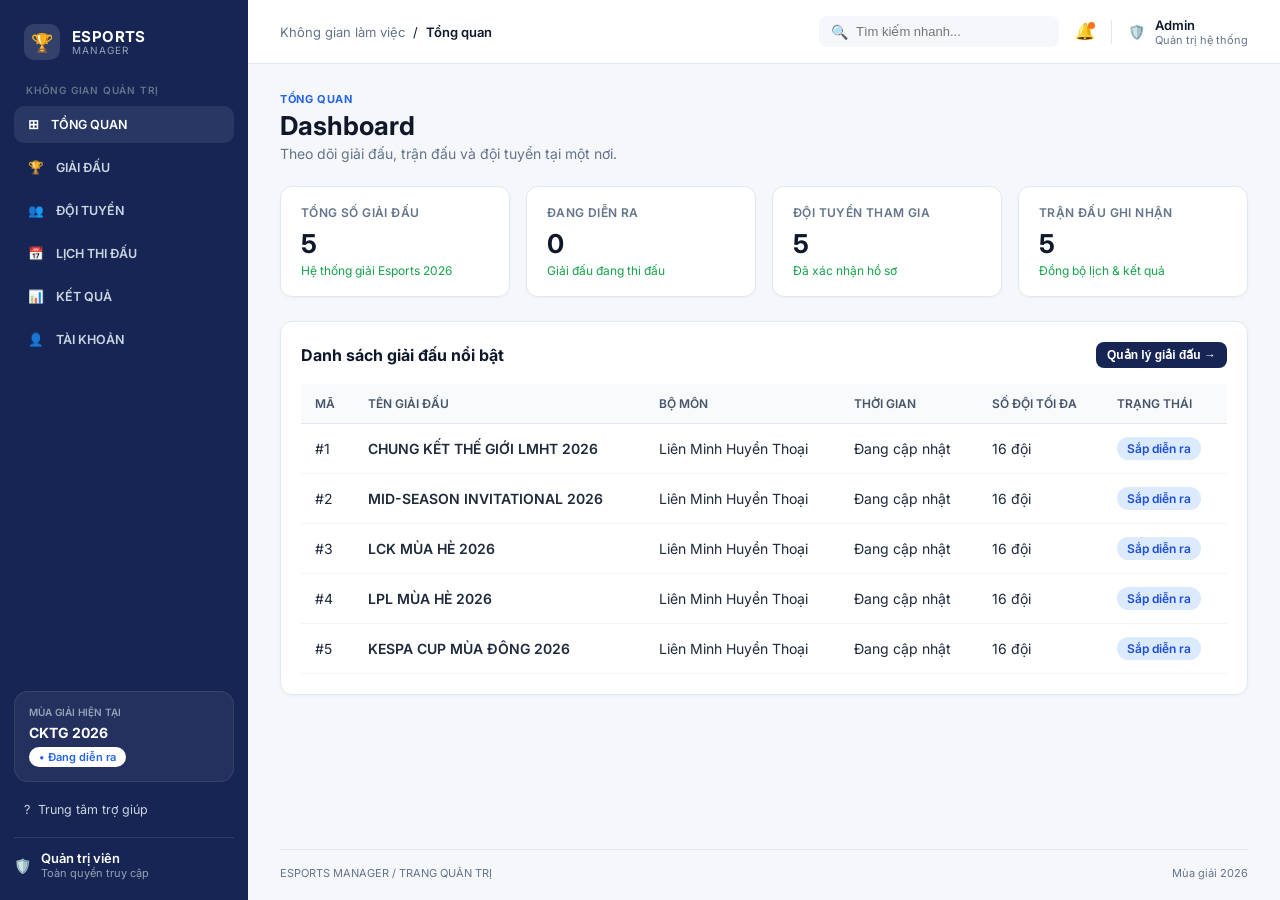
==== commit d66c3c5d: "fix(accounts): doi ten tep thanh pages/accounts.html cho dung dinh tuyen" ====
--- a/frontend/index.html
+++ b/frontend/index.html
@@ -141,6 +141,7 @@
       </div>
       <button class="modal-close" onclick="closeModal('modalCreateTournament')">✕</button>
     </div>
+  
     <div class="modal-body">
       <label class="form-label">Tên giải đấu *</label>
       <input type="text" class="form-input" placeholder="Nhập tên giải đấu" />
@@ -158,7 +159,7 @@
 <script src="js/api.js?v=20261123-week-view-02"></script>
 <script src="js/app.js"></script>
 <script src="js/matches.js"></script>
-<script src="js/mainframe.js?v=20261123-week-view-02"></script>
-<script src="js/schedules.js?v=20261123-week-view-02"></script>
+<script src="js/mainframe.js?v=20261124-filter-referees-02"></script>
+<script src="js/schedules.js?v=20261124-filter-referees-02"></script>
 </body>
 </html>
--- a/frontend/css/schedules.css
+++ b/frontend/css/schedules.css
@@ -5,12 +5,83 @@
 .schedule-main-card { padding:16px; }
 .schedule-toolbar-row { display:flex; align-items:center; justify-content:space-between; gap:14px; flex-wrap:wrap; margin-bottom:12px; }
 .schedule-toolbar-filters, .schedule-toolbar-actions { display:flex; align-items:center; gap:10px; flex-wrap:wrap; min-width:0; }
-.schedule-filter-control { display:flex; align-items:center; gap:8px; min-width:175px; height:40px; padding:0 10px; border:1px solid var(--border-color); border-radius:8px; background:#fff; }
-.schedule-filter-control:focus-within { border-color:var(--accent-blue); box-shadow:0 0 0 3px rgba(37,99,235,.08); }
-.schedule-filter-icon { flex:0 0 auto; color:#64748b; font-size:13px; }
-.schedule-filter-control .form-select, .schedule-filter-control .form-input { min-width:0; height:36px; padding:6px 2px; border:0; box-shadow:none; background:transparent; color:#1e293b; font-size:12px; }
-.schedule-filter-control .form-select:focus, .schedule-filter-control .form-input:focus { outline:0; border:0; box-shadow:none; }
-.schedule-month-control { min-width:165px; }
+.schedule-filter-control { position:relative; display:flex; align-items:center; gap:10px; min-width:180px; height:42px; padding:0 13px; border:1px solid var(--border-color); border-radius:9px; background:#fff; box-shadow:0 1px 2px rgba(15,23,42,.025); transition:border-color .16s ease,box-shadow .16s ease,background .16s ease; }
+.schedule-filter-control:hover { border-color:#cbd5e1; background:#fcfdff; }
+.schedule-filter-control:focus-within, .schedule-filter-control:has(.schedule-month-trigger[aria-expanded="true"]) { border-color:var(--accent-blue); box-shadow:0 0 0 3px rgba(37,99,235,.09); }
+.schedule-filter-control::after { content:""; position:absolute; top:50%; right:14px; width:7px; height:7px; border-right:1.7px solid #64748b; border-bottom:1.7px solid #64748b; transform:translateY(-68%) rotate(45deg); pointer-events:none; }
+.schedule-filter-icon { flex:0 0 auto; color:#64748b; font-size:14px; line-height:1; }
+.schedule-filter-control .form-select { flex:1 1 auto; width:auto; min-width:0; height:38px; padding:6px 23px 6px 0; appearance:none; border:0; border-radius:0; box-shadow:none; background:transparent; color:#1e293b; font-size:12px; font-weight:600; cursor:pointer; }
+.schedule-filter-control .form-select:focus { outline:0; border:0; box-shadow:none; }
+
+/* Danh sách xổ xuống của bộ lọc: dùng customizable select trên Chromium mới.
+   Trình duyệt cũ vẫn giữ select native để không ảnh hưởng khả năng chọn dữ liệu. */
+@supports (appearance: base-select) {
+  .schedule-filter-control > .form-select {
+    appearance: base-select;
+  }
+  .schedule-filter-control > .form-select::picker(select) {
+    appearance: base-select;
+    width: min(280px, calc(100vw - 32px));
+    min-width: min(220px, calc(100vw - 32px));
+    max-width: calc(100vw - 32px);
+    margin-block: 7px 0;
+    padding: 6px;
+    overflow: auto;
+    border: 1px solid #dbe4ef;
+    border-radius: 11px;
+    background: #fff;
+    box-shadow: 0 16px 36px rgba(15,23,42,.16), 0 3px 8px rgba(15,23,42,.05);
+    color: #334155;
+  }
+  .schedule-filter-control > .form-select option {
+    min-height: 38px;
+    padding: 10px 12px;
+    border: 0;
+    border-radius: 7px;
+    background: #fff;
+    color: #475569;
+    font: 500 12px Inter, sans-serif;
+    line-height: 1.4;
+    white-space: normal;
+    transition: background .14s ease, color .14s ease;
+  }
+  .schedule-filter-control > .form-select option:hover,
+  .schedule-filter-control > .form-select option:focus-visible {
+    background: #f1f5f9;
+    color: #1e40af;
+  }
+  .schedule-filter-control > .form-select option:checked {
+    background: #eff6ff;
+    color: #1d4ed8;
+    font-weight: 700;
+  }
+  .schedule-filter-control > .form-select option::checkmark {
+    color: #2563eb;
+    font-weight: 800;
+  }
+  .schedule-filter-control > .form-select::picker-icon {
+    display: none;
+  }
+  .schedule-filter-control:has(.form-select:open) {
+    border-color: var(--accent-blue);
+    box-shadow: 0 0 0 3px rgba(37,99,235,.09);
+  }
+}
+.schedule-month-control { min-width:154px; }
+.schedule-month-trigger { display:flex; flex:1 1 auto; align-items:center; width:100%; min-width:0; height:38px; padding:0 22px 0 0; border:0; background:transparent; color:#1e293b; font:600 12px Inter,sans-serif; text-align:left; font-variant-numeric:tabular-nums; cursor:pointer; }
+.schedule-month-trigger:focus-visible { outline:2px solid rgba(37,99,235,.35); outline-offset:2px; border-radius:4px; }
+.schedule-month-popover { position:absolute; top:calc(100% + 9px); left:0; z-index:1300; width:252px; padding:13px; border:1px solid #e2e8f0; border-radius:12px; background:#fff; box-shadow:0 16px 36px rgba(15,23,42,.16),0 3px 8px rgba(15,23,42,.05); animation:schedule-month-popover-in .14s ease-out; }
+.schedule-month-popover[hidden] { display:none !important; }
+@keyframes schedule-month-popover-in { from { opacity:0; transform:translateY(-4px); } to { opacity:1; transform:translateY(0); } }
+.schedule-month-popover-header { display:flex; align-items:center; justify-content:space-between; gap:10px; margin-bottom:11px; }
+.schedule-month-popover-header strong { color:#172554; font-size:13px; font-variant-numeric:tabular-nums; }
+.schedule-month-year-button { display:grid; place-items:center; width:29px; height:29px; border:1px solid #e2e8f0; border-radius:7px; background:#fff; color:#475569; font-size:19px; line-height:1; cursor:pointer; transition:background .15s ease,border-color .15s ease,color .15s ease; }
+.schedule-month-year-button:hover { border-color:#bfdbfe; background:#eff6ff; color:#1d4ed8; }
+.schedule-month-grid { display:grid; grid-template-columns:repeat(4,minmax(0,1fr)); gap:7px; }
+.schedule-month-grid button { min-height:37px; border:1px solid #e8edf5; border-radius:7px; background:#f8fafc; color:#475569; font:600 12px Inter,sans-serif; font-variant-numeric:tabular-nums; cursor:pointer; transition:background .15s ease,border-color .15s ease,color .15s ease,transform .15s ease; }
+.schedule-month-grid button:hover { border-color:#bfdbfe; background:#eff6ff; color:#1d4ed8; }
+.schedule-month-grid button.active { border-color:#172554; background:#172554; color:#fff; box-shadow:0 2px 5px rgba(23,37,84,.16); }
+.schedule-month-grid button:focus-visible, .schedule-month-year-button:focus-visible { outline:2px solid rgba(37,99,235,.38); outline-offset:2px; }
 .schedule-toolbar-actions { margin-left:auto; }
 .schedule-view-switch { display:inline-flex; gap:2px; padding:3px; border:1px solid #e8edf5; border-radius:8px; background:#f8fafc; }
 .schedule-view-button { min-width:82px; padding:7px 12px; border:0; border-radius:6px; background:transparent; color:#64748b; font:600 11px Inter,sans-serif; cursor:pointer; }
@@ -46,7 +117,7 @@
 .schedule-notice.schedule-notice-error { color:#991b1b; background:#fef2f2; border-color:#fecaca; }
 .schedule-notice.schedule-notice-success { color:#166534; background:#f0fdf4; border-color:#bbf7d0; }
 .schedule-table-wrap { overflow-x:auto; border:0; border-radius:0; }
-.schedule-match-table { min-width:740px; }
+.schedule-match-table { min-width:980px; }
 .schedule-match-table th { padding:11px 12px; color:#64748b; background:#fff; font-size:9px; font-weight:600; border-bottom:1px solid #e9eef5; white-space:nowrap; }
 .schedule-match-table td { padding:13px 12px; border-bottom:1px solid #edf1f6; color:#1e293b; font-size:11px; vertical-align:middle; }
 .schedule-match-table tbody tr:hover { background:#f8faff; }
@@ -116,6 +187,19 @@
 .schedule-modal-footer { display:flex; justify-content:space-between; align-items:center; gap:12px; padding:14px 20px; border-top:1px solid var(--border-color); }
 .schedule-modal-footer-end { justify-content:flex-end; }
 .schedule-required-note, .schedule-help { color:var(--text-muted); font-size:11px; line-height:1.5; }
+.schedule-ready-modal { width:min(520px,100%); }
+.schedule-ready-summary { display:flex; align-items:center; gap:12px; padding:13px; border:1px solid #dbeafe; border-radius:9px; background:#f8fbff; }
+.schedule-ready-icon { display:grid; flex:0 0 36px; place-items:center; width:36px; height:36px; border-radius:10px; background:#e0ecff; color:#1d4ed8; font-size:18px; font-weight:800; }
+.schedule-ready-summary-copy { display:grid; gap:4px; min-width:0; }
+.schedule-ready-summary-copy strong { overflow-wrap:anywhere; color:#172554; font-size:13px; }
+.schedule-ready-summary-copy span { color:#64748b; font-size:10px; }
+.schedule-ready-status-change { display:flex; align-items:center; justify-content:space-between; gap:10px; margin:14px 0 11px; padding:12px; border:1px solid #e8edf5; border-radius:9px; background:#fff; }
+.schedule-ready-status-change > div { display:grid; gap:6px; min-width:0; }
+.schedule-ready-status-change > div span { color:#94a3b8; font-size:8px; font-weight:700; letter-spacing:.45px; line-height:1.4; }
+.schedule-ready-status-change > div strong { color:#475569; font-size:11px; }
+.schedule-ready-status-change .schedule-ready-status-next { color:#1d4ed8; }
+.schedule-ready-status-arrow { flex:0 0 auto; color:#94a3b8; font-size:17px; }
+.schedule-ready-modal .schedule-modal-body > .schedule-help { margin-top:10px; }
 .schedule-form-grid { display:grid; grid-template-columns:repeat(2,minmax(0,1fr)); gap:0 14px; }
 .schedule-form-field-full { grid-column:1/-1; }
 .schedule-form-grid .form-group { min-width:0; }
@@ -135,9 +219,14 @@
 .schedule-referee-form { display:grid; grid-template-columns:1fr auto; align-items:end; gap:10px; }
 .schedule-referee-form .form-group { margin:0; }
 .schedule-subheading { margin-bottom:9px; color:var(--text-main); font-size:12px; }
-.schedule-toast { position:fixed; right:22px; bottom:22px; z-index:1400; max-width:min(420px,calc(100vw - 32px)); padding:11px 15px; border-radius:8px; color:#fff; background:#172554; box-shadow:0 10px 25px rgba(0,0,0,.16); font-size:12px; opacity:0; pointer-events:none; transform:translateY(8px); transition:.18s ease; }
-.schedule-toast.show { opacity:1; transform:translateY(0); }
+.schedule-toast { position:fixed; right:22px; bottom:22px; z-index:1400; display:flex; align-items:center; gap:14px; max-width:min(480px,calc(100vw - 32px)); padding:11px 13px 11px 15px; border:1px solid rgba(255,255,255,.08); border-radius:9px; color:#fff; background:#172554; box-shadow:0 10px 25px rgba(0,0,0,.16); font-size:12px; line-height:1.45; opacity:0; pointer-events:none; transform:translateY(8px); transition:opacity .18s ease,transform .18s ease; }
+.schedule-toast.show { opacity:1; pointer-events:auto; transform:translateY(0); }
 .schedule-toast.error { background:#b91c1c; }
+.schedule-toast-message { min-width:0; }
+.schedule-toast-undo { flex:0 0 auto; padding:6px 9px; border:1px solid rgba(255,255,255,.3); border-radius:7px; background:rgba(255,255,255,.12); color:#fff; font:700 11px Inter,sans-serif; white-space:nowrap; cursor:pointer; transition:background .15s ease,border-color .15s ease; }
+.schedule-toast-undo:hover { border-color:rgba(255,255,255,.55); background:rgba(255,255,255,.22); }
+.schedule-toast-undo:disabled { opacity:.55; cursor:wait; }
+.schedule-toast-undo[hidden] { display:none !important; }
 @media (max-width:1000px) {
   .schedule-toolbar-row { align-items:stretch; }
   .schedule-toolbar-filters { flex:1 1 100%; }
@@ -148,6 +237,7 @@
   .schedule-main-card { padding:12px; }
   .schedule-filter-control { flex:1 1 100%; min-width:0; }
   .schedule-toolbar-filters { width:100%; }
+  .schedule-month-popover { width:min(252px,calc(100vw - 48px)); }
   .schedule-toolbar-actions { flex-wrap:wrap; }
   .schedule-toolbar-actions > .btn { flex:1; }
   .schedule-week-strip { grid-template-columns:repeat(7,minmax(42px,1fr)); gap:5px; overflow-x:auto; padding-bottom:4px; }
@@ -174,6 +264,9 @@
   .schedule-results-heading { flex-direction:column; }
   .schedule-table-footer { flex-direction:column; }
   .schedule-team-add-form { grid-template-columns:1fr; }
+  .schedule-toast { right:12px; bottom:12px; left:12px; max-width:none; justify-content:space-between; }
+  .schedule-ready-status-change { gap:6px; padding:9px; }
+  .schedule-ready-status-change > div span { font-size:7px; }
 }
 
 .schedule-versus { min-width:48px; font-variant-numeric:tabular-nums; }
@@ -187,6 +280,14 @@
 .schedule-muted { color:#94a3b8; font-size:10px; }
 .schedule-referee-chips { display:flex; flex-wrap:wrap; gap:4px; min-width:90px; }
 .schedule-referee-chip { display:inline-block; padding:3px 7px; border-radius:5px; color:#475569; background:#f1f5f9; font-size:10px; }
+.schedule-referee-chip-more { color:#1d4ed8; background:#eff6ff; font-weight:700; }
+.schedule-referee-cell { min-width:130px; max-width:210px; }
+.schedule-referee-empty-inline { display:inline-flex; align-items:center; gap:6px; color:#94a3b8; font-size:10px; white-space:nowrap; }
+.schedule-referee-empty-inline i { width:6px; height:6px; border-radius:50%; background:#cbd5e1; }
+.schedule-referee-action { color:#1d4ed8 !important; border-color:#dbeafe !important; background:#f8fbff !important; }
+.schedule-referee-action:hover { border-color:#93c5fd !important; background:#eff6ff !important; }
+.schedule-match-actions { min-width:190px; }
+.schedule-match-actions .btn { white-space:nowrap; }
 .schedule-referee-empty, .schedule-referee-warning { padding:10px 12px; border:1px dashed #cbd5e1; border-radius:7px; color:#64748b; background:#f8fafc; font-size:11px; }
 .schedule-referee-warning { border-color:#fde68a; color:#92400e; background:#fffbeb; }
 .schedule-delete-button, .schedule-button-danger { color:#b91c1c !important; border-color:#fecaca !important; }
